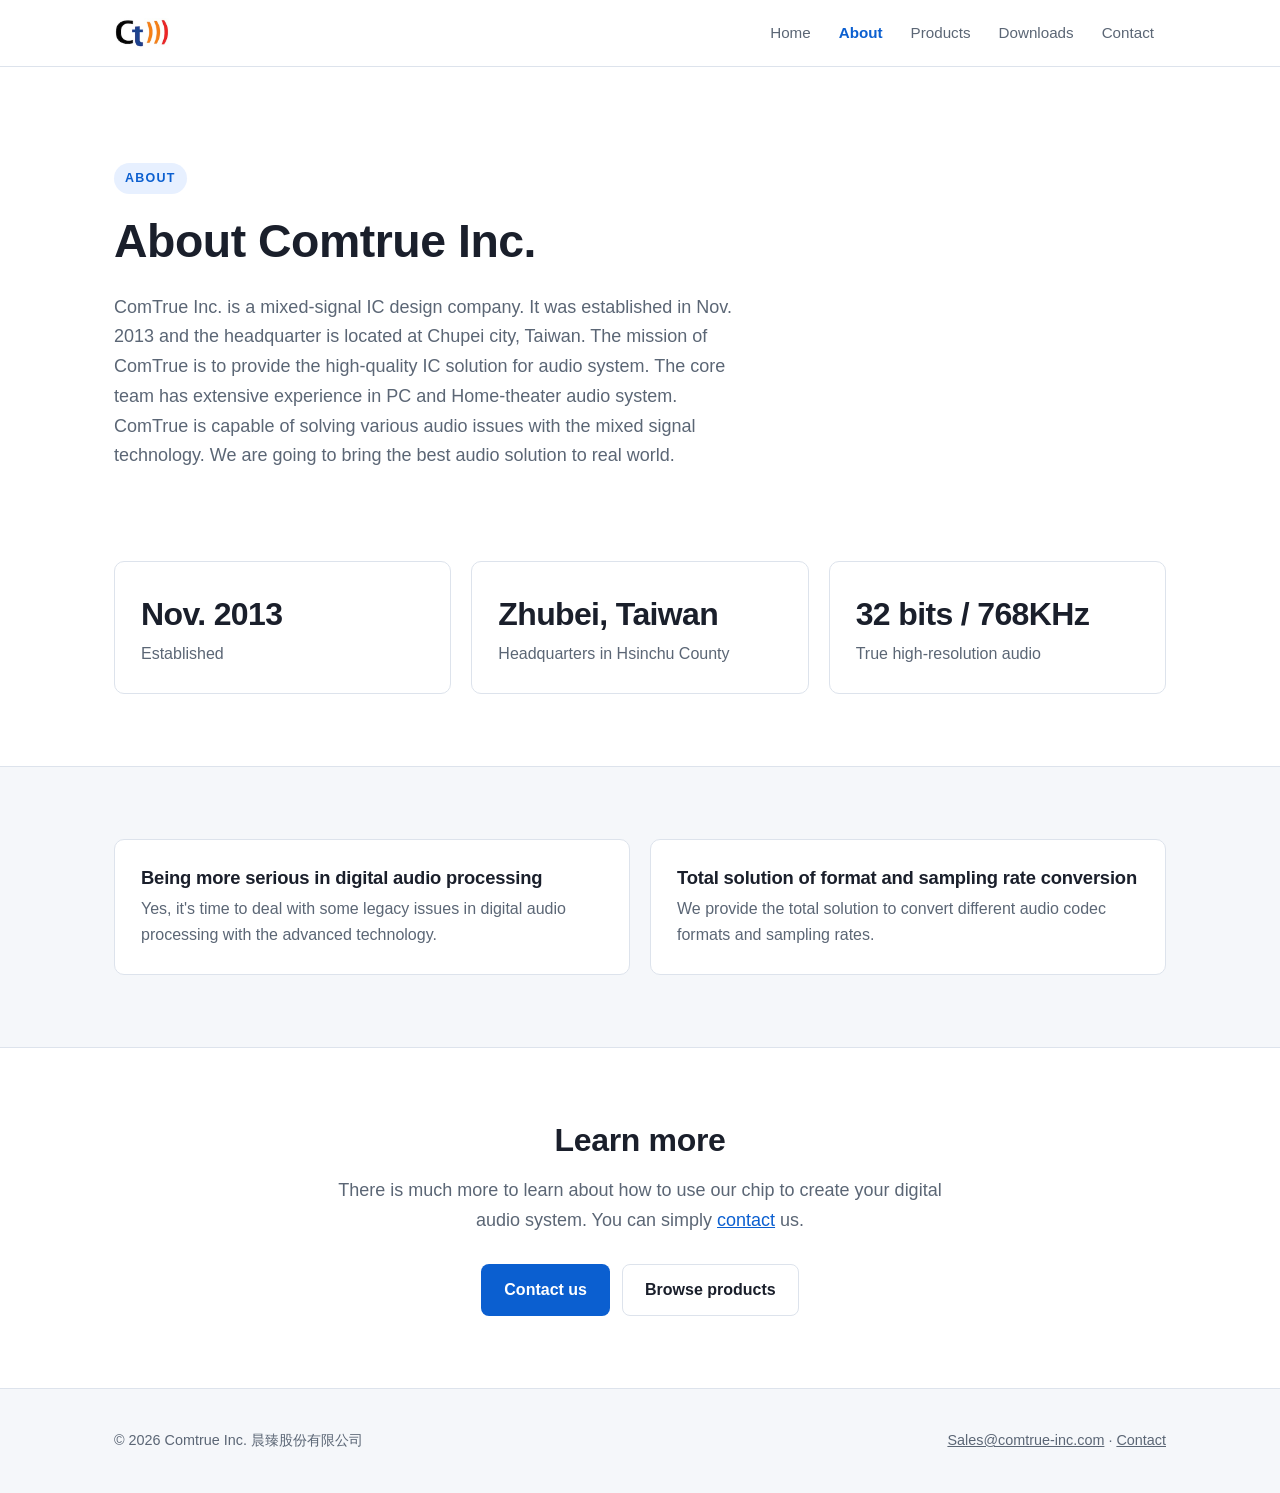
==== about.html @ 5bd51d42 "Add static company website Five pages (Home, About, Products, Downloads, Contact) rebuilt from the e" ====
<!DOCTYPE html>
<html lang="en">
<head>
<meta charset="utf-8">
<meta name="viewport" content="width=device-width, initial-scale=1">
<title>About — ComTrue Inc.</title>
<meta name="description" content="ComTrue Inc. is a mixed-signal IC design company established in Nov. 2013, headquartered in Zhubei City, Hsinchu County, Taiwan.">
<link rel="icon" href="assets/logo.png">
<link rel="stylesheet" href="assets/style.css">
</head>
<body>

<header class="site-header">
  <div class="wrap">
    <a class="brand" href="index.html"><img src="assets/logo.png" alt="ComTrue Inc."></a>
    <nav class="nav">
      <a href="index.html">Home</a>
      <a href="about.html" aria-current="page">About</a>
      <a href="products.html">Products</a>
      <a href="downloads.html">Downloads</a>
      <a href="contact.html">Contact</a>
    </nav>
  </div>
</header>

<main>

  <section class="hero" style="padding-bottom:48px">
    <div class="wrap">
      <span class="eyebrow">About</span>
      <h1>About Comtrue Inc.</h1>
      <p class="lead">
        ComTrue Inc. is a mixed-signal IC design company. It was established in
        Nov. 2013 and the headquarter is located at Chupei city, Taiwan. The
        mission of ComTrue is to provide the high-quality IC solution for audio
        system. The core team has extensive experience in PC and Home-theater
        audio system. ComTrue is capable of solving various audio issues with
        the mixed signal technology. We are going to bring the best audio
        solution to real world.
      </p>
    </div>
  </section>

  <section style="padding-top:24px">
    <div class="wrap">
      <div class="grid">
        <div class="card">
          <div class="stat">Nov. 2013</div>
          <p class="muted">Established</p>
        </div>
        <div class="card">
          <div class="stat">Zhubei, Taiwan</div>
          <p class="muted">Headquarters in Hsinchu County</p>
        </div>
        <div class="card">
          <div class="stat">32 bits / 768KHz</div>
          <p class="muted">True high-resolution audio</p>
        </div>
      </div>
    </div>
  </section>

  <section class="alt">
    <div class="wrap">
      <div class="grid" style="grid-template-columns:repeat(auto-fit,minmax(300px,1fr))">
        <div class="card">
          <h3>Being more serious in digital audio processing</h3>
          <p class="muted">
            Yes, it's time to deal with some legacy issues in digital audio
            processing with the advanced technology.
          </p>
        </div>
        <div class="card">
          <h3>Total solution of format and sampling rate conversion</h3>
          <p class="muted">
            We provide the total solution to convert different audio codec
            formats and sampling rates.
          </p>
        </div>
      </div>
    </div>
  </section>

  <section>
    <div class="wrap" style="text-align:center">
      <h2>Learn more</h2>
      <p class="lead" style="margin-inline:auto">
        There is much more to learn about how to use our chip to create your
        digital audio system. You can simply
        <a href="contact.html">contact</a> us.
      </p>
      <div class="btn-row" style="justify-content:center">
        <a class="btn" href="contact.html">Contact us</a>
        <a class="btn ghost" href="products.html">Browse products</a>
      </div>
    </div>
  </section>

</main>

<footer class="site-footer">
  <div class="wrap">
    <div>&copy; <span id="yr">2026</span> Comtrue Inc. 晨臻股份有限公司</div>
    <div>
      <a href="mailto:Sales@comtrue-inc.com">Sales@comtrue-inc.com</a> &middot;
      <a href="contact.html">Contact</a>
    </div>
  </div>
</footer>

<script>document.getElementById('yr').textContent = new Date().getFullYear();</script>
</body>
</html>
---- assets/style.css ----
/* ComTrue Inc. — corporate site
   Plain CSS, no build step. Edit values in :root to re-theme. */

:root {
  /* 固定淺色。加這行，OS 開深色模式時輸入框等原生元件也不會變深 */
  color-scheme: light;

  --bg: #ffffff;
  --bg-alt: #f5f7fa;
  --bg-sunk: #eef1f6;
  --fg: #1a1f2b;
  --fg-muted: #5b6675;
  --line: #dde3ec;
  --accent: #0b5fd0;
  --accent-fg: #ffffff;
  --accent-soft: #e7f0ff;
  --radius: 10px;
  --wrap: 1100px;
  --font: -apple-system, BlinkMacSystemFont, "Segoe UI", "Noto Sans TC",
          "Microsoft JhengHei", Roboto, Helvetica, Arial, sans-serif;
}

* { box-sizing: border-box; }

html { scroll-behavior: smooth; }

body {
  margin: 0;
  font-family: var(--font);
  font-size: 16px;
  line-height: 1.65;
  color: var(--fg);
  background: var(--bg);
  -webkit-font-smoothing: antialiased;
}

.wrap {
  max-width: var(--wrap);
  margin-inline: auto;
  padding-inline: 24px;
}

h1, h2, h3 { line-height: 1.25; letter-spacing: -0.01em; margin: 0 0 .5em; }
h1 { font-size: clamp(2rem, 5vw, 2.9rem); }
h2 { font-size: clamp(1.5rem, 3.5vw, 2rem); }
h3 { font-size: 1.15rem; }
p  { margin: 0 0 1em; }
a  { color: var(--accent); }

.muted { color: var(--fg-muted); }
.lead  { font-size: 1.125rem; color: var(--fg-muted); max-width: 62ch; }

/* ---------- header ---------- */

.site-header {
  position: sticky;
  top: 0;
  z-index: 20;
  background: color-mix(in srgb, var(--bg) 88%, transparent);
  backdrop-filter: blur(10px);
  border-bottom: 1px solid var(--line);
}

.site-header .wrap {
  display: flex;
  align-items: center;
  justify-content: space-between;
  gap: 24px;
  min-height: 66px;
}

.brand {
  font-weight: 700;
  font-size: 1.2rem;
  letter-spacing: -0.02em;
  color: var(--fg);
  text-decoration: none;
  white-space: nowrap;
}
.brand span { color: var(--accent); }
.brand { display: flex; align-items: center; gap: 11px; }
.brand img { height: 30px; width: auto; display: block; }

/* 產品/下載清單 */
.filelist { list-style: none; padding: 0; margin: 0 0 8px; }
.filelist li { border-bottom: 1px solid var(--line); }
.filelist li:last-child { border-bottom: 0; }
.filelist a {
  display: flex;
  align-items: baseline;
  gap: 10px;
  padding: 11px 2px;
  text-decoration: none;
  color: var(--fg);
}
.filelist a:hover { color: var(--accent); }
.filelist .tag {
  font-family: ui-monospace, SFMono-Regular, Consolas, monospace;
  font-size: .68rem;
  font-weight: 700;
  letter-spacing: .06em;
  color: var(--fg-muted);
  border: 1px solid var(--line);
  border-radius: 4px;
  padding: 1px 6px;
  flex: none;
}

.nav { display: flex; gap: 4px; flex-wrap: wrap; }
.nav a {
  color: var(--fg-muted);
  text-decoration: none;
  font-size: .95rem;
  padding: 8px 12px;
  border-radius: 7px;
}
.nav a:hover { color: var(--fg); background: var(--bg-alt); }
.nav a[aria-current="page"] { color: var(--accent); font-weight: 600; }

/* ---------- sections ---------- */

section { padding: 72px 0; }
section.alt { background: var(--bg-alt); border-block: 1px solid var(--line); }

.hero { padding: 96px 0 84px; }
.hero h1 { max-width: 18ch; }
.eyebrow {
  display: inline-block;
  font-size: .78rem;
  font-weight: 700;
  letter-spacing: .1em;
  text-transform: uppercase;
  color: var(--accent);
  background: var(--accent-soft);
  padding: 5px 11px;
  border-radius: 999px;
  margin-bottom: 18px;
}

.btn {
  display: inline-block;
  background: var(--accent);
  color: var(--accent-fg);
  text-decoration: none;
  font-weight: 600;
  padding: 12px 22px;
  border-radius: 8px;
  border: 1px solid transparent;
  cursor: pointer;
  font-size: 1rem;
  font-family: inherit;
}
.btn:hover { filter: brightness(1.08); }
.btn.ghost {
  background: transparent;
  color: var(--fg);
  border-color: var(--line);
}
.btn.ghost:hover { background: var(--bg-alt); filter: none; }
.btn-row { display: flex; gap: 12px; flex-wrap: wrap; margin-top: 28px; }

/* ---------- grid / cards ---------- */

.grid {
  display: grid;
  gap: 20px;
  grid-template-columns: repeat(auto-fit, minmax(260px, 1fr));
}

.card {
  background: var(--bg);
  border: 1px solid var(--line);
  border-radius: var(--radius);
  padding: 26px;
}
section.alt .card { background: var(--bg); }
.card h3 { margin-bottom: .35em; }
.card p:last-child { margin-bottom: 0; }

.card .part {
  font-family: ui-monospace, SFMono-Regular, Consolas, monospace;
  font-size: .8rem;
  color: var(--accent);
  letter-spacing: .05em;
}

.stat { font-size: 2rem; font-weight: 700; letter-spacing: -0.02em; }

/* ---------- table ---------- */

.table-scroll { overflow-x: auto; }
table {
  width: 100%;
  border-collapse: collapse;
  font-size: .93rem;
  min-width: 560px;
}
th, td {
  text-align: left;
  padding: 12px 14px;
  border-bottom: 1px solid var(--line);
  vertical-align: top;
}
th { font-weight: 600; background: var(--bg-sunk); white-space: nowrap; }

/* ---------- form ---------- */

.form { max-width: 560px; }
.field { margin-bottom: 18px; }
.field label {
  display: block;
  font-size: .9rem;
  font-weight: 600;
  margin-bottom: 6px;
}
.field input,
.field textarea,
.field select {
  width: 100%;
  font: inherit;
  font-size: .97rem;
  color: var(--fg);
  background: var(--bg);
  border: 1px solid var(--line);
  border-radius: 8px;
  padding: 11px 13px;
}
.field input:focus,
.field textarea:focus,
.field select:focus {
  outline: 2px solid var(--accent);
  outline-offset: -1px;
  border-color: var(--accent);
}
.field textarea { min-height: 150px; resize: vertical; }
.hp { position: absolute; left: -9999px; }

.form-note {
  font-size: .85rem;
  color: var(--fg-muted);
  margin-top: 14px;
}

#form-status {
  margin-top: 16px;
  padding: 12px 14px;
  border-radius: 8px;
  font-size: .92rem;
  display: none;
}
#form-status.show { display: block; }
#form-status.ok   { background: var(--accent-soft); color: var(--accent); }
#form-status.err  { background: #fdecec; color: #b42318; }

/* ---------- footer ---------- */

.site-footer {
  border-top: 1px solid var(--line);
  background: var(--bg-alt);
  padding: 40px 0;
  font-size: .9rem;
  color: var(--fg-muted);
}
.site-footer .wrap {
  display: flex;
  justify-content: space-between;
  gap: 20px;
  flex-wrap: wrap;
}
.site-footer a { color: var(--fg-muted); }

.dl { margin: 0; }
.dl dt { font-weight: 600; color: var(--fg); margin-top: 14px; }
.dl dt:first-child { margin-top: 0; }
.dl dd { margin: 0 0 0 0; color: var(--fg-muted); }
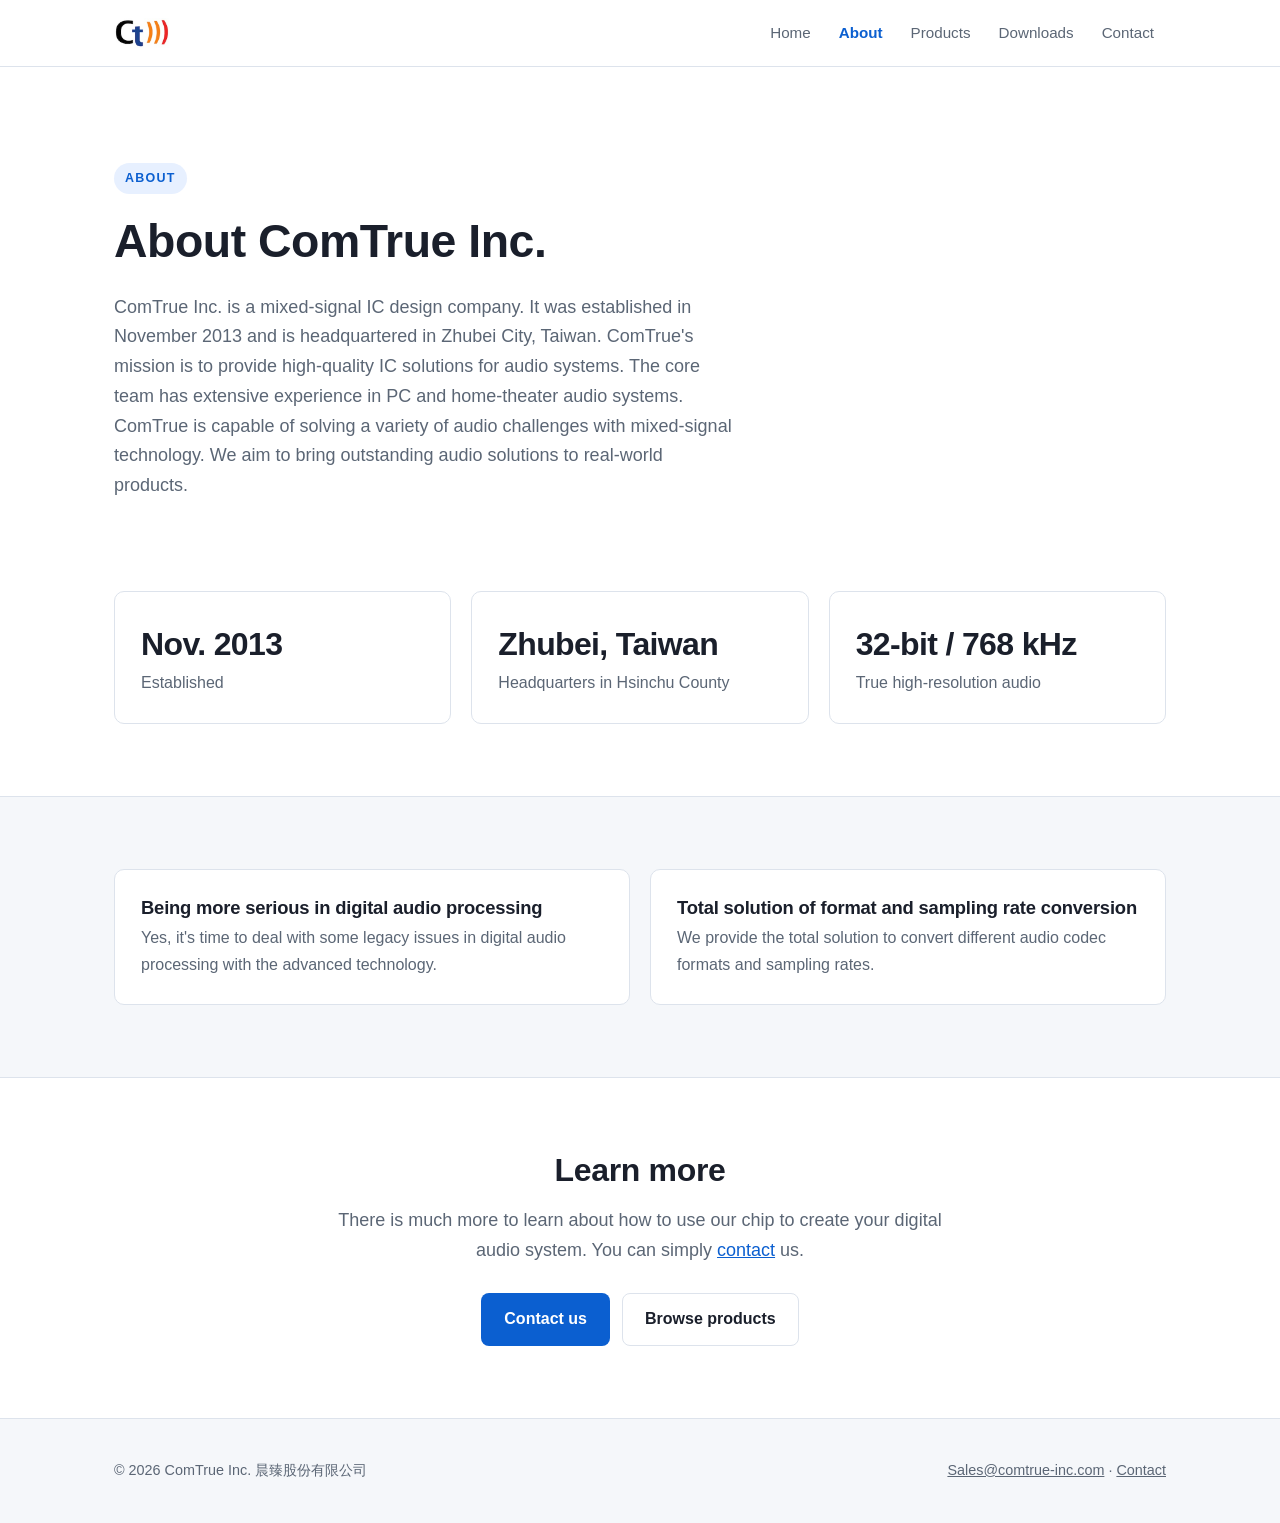
==== commit d3c84f49: "Polish site copy and remove unavailable download links - Use "ComTrue" consistently and standard uni" ====
--- a/about.html
+++ b/about.html
@@ -28,15 +28,15 @@
   <section class="hero" style="padding-bottom:48px">
     <div class="wrap">
       <span class="eyebrow">About</span>
-      <h1>About Comtrue Inc.</h1>
+      <h1>About ComTrue Inc.</h1>
       <p class="lead">
         ComTrue Inc. is a mixed-signal IC design company. It was established in
-        Nov. 2013 and the headquarter is located at Chupei city, Taiwan. The
-        mission of ComTrue is to provide the high-quality IC solution for audio
-        system. The core team has extensive experience in PC and Home-theater
-        audio system. ComTrue is capable of solving various audio issues with
-        the mixed signal technology. We are going to bring the best audio
-        solution to real world.
+        November 2013 and is headquartered in Zhubei City, Taiwan. ComTrue's
+        mission is to provide high-quality IC solutions for audio systems. The
+        core team has extensive experience in PC and home-theater audio systems.
+        ComTrue is capable of solving a variety of audio challenges with
+        mixed-signal technology. We aim to bring outstanding audio solutions to
+        real-world products.
       </p>
     </div>
   </section>
@@ -53,7 +53,7 @@
           <p class="muted">Headquarters in Hsinchu County</p>
         </div>
         <div class="card">
-          <div class="stat">32 bits / 768KHz</div>
+          <div class="stat">32-bit / 768 kHz</div>
           <p class="muted">True high-resolution audio</p>
         </div>
       </div>
@@ -100,7 +100,7 @@
 
 <footer class="site-footer">
   <div class="wrap">
-    <div>&copy; <span id="yr">2026</span> Comtrue Inc. 晨臻股份有限公司</div>
+    <div>&copy; <span id="yr">2026</span> ComTrue Inc. 晨臻股份有限公司</div>
     <div>
       <a href="mailto:Sales@comtrue-inc.com">Sales@comtrue-inc.com</a> &middot;
       <a href="contact.html">Contact</a>
